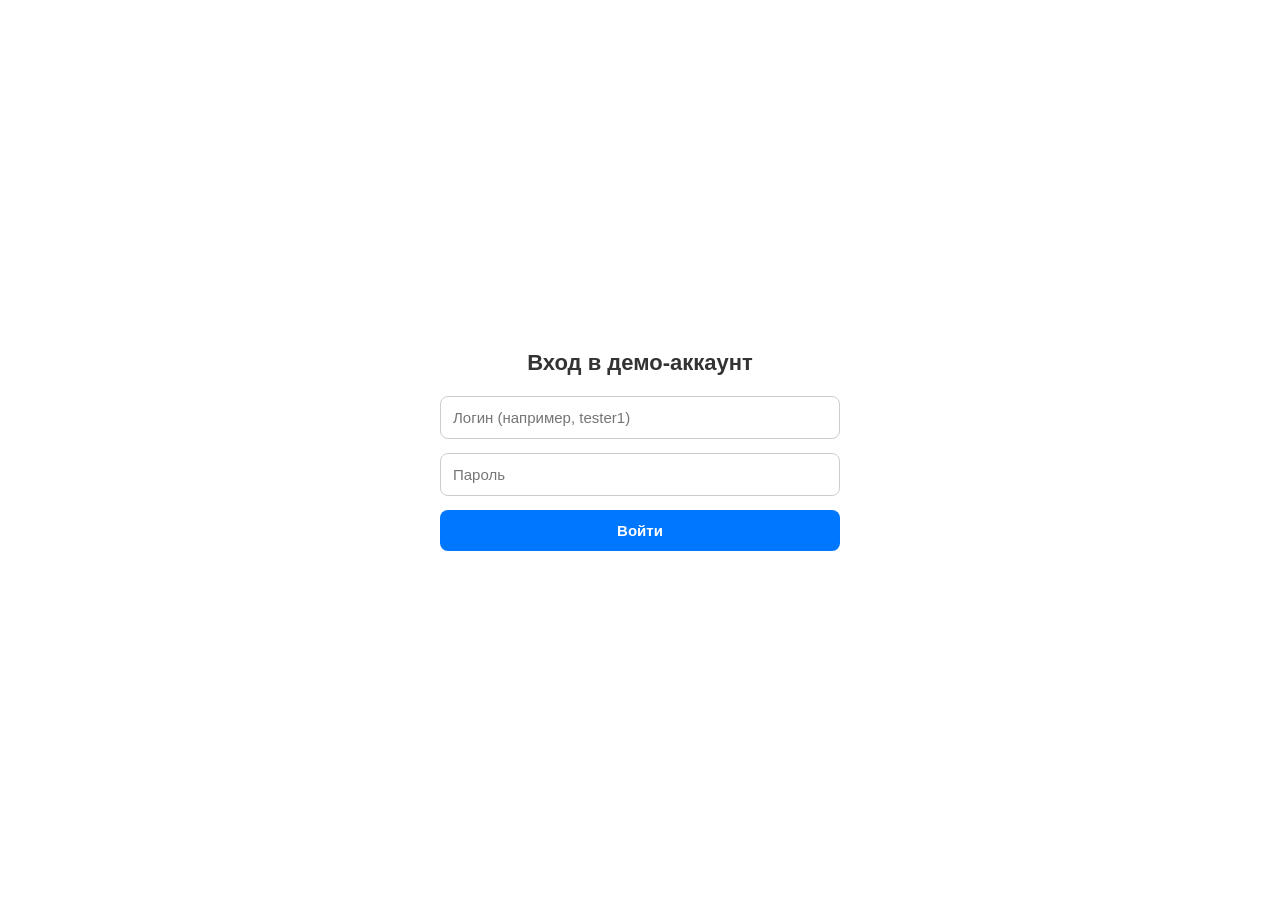
==== index.html @ e2ee5cf3 "Update index.html" ====
<!DOCTYPE html>
<html lang="ru">
<head>
   <meta charset="UTF-8">
   <meta name="viewport" content="width=device-width, initial-scale=1.0, maximum-scale=1.0, user-scalable=no">
   <title>ЭкоСлед Истории — Политех</title>
   
   <!-- Подключаем Яндекс Карты v2.1 -->
   <script src="https://api-maps.yandex.ru/2.1/?lang=ru_RU" type="text/javascript"></script>
   
   <!-- Подключаем наши базы данных из красивой структуры папок -->
   <script src="data/quests.js"></script>
   <script src="data/prizes.js"></script>
   <script src="data/answers.js"></script>

   <style>
       body, html { margin: 0; padding: 0; width: 100%; height: 100%; font-family: -apple-system, BlinkMacSystemFont, "Roboto", sans-serif; background: #f5f5f5; overflow: hidden; }
       #app { display: flex; flex-direction: column; height: 100vh; position: relative; }
       #header { background: #0077ff; color: white; padding: 12px; text-align: center; font-weight: bold; font-size: 16px; box-shadow: 0 2px 4px rgba(0,0,0,0.1); z-index: 10; }
       #main-container { flex: 1; width: 100%; position: relative; display: none; overflow: hidden; }
       .screen { width: 100%; height: calc(100vh - 116px); display: none; overflow-y: auto; box-sizing: border-box; }
       .screen.active { display: block; }
       #map { width: 100%; height: 100%; }
       #login-screen { position: absolute; inset: 0; background: white; z-index: 1000; display: flex; flex-direction: column; justify-content: center; padding: 24px; box-sizing: border-box; }
       .login-box { max-width: 400px; margin: 0 auto; width: 100%; }
       .login-title { font-size: 22px; font-weight: bold; margin-bottom: 20px; text-align: center; color: #333; }
       .input-field { width: 100%; padding: 12px; border: 1px solid #ccc; border-radius: 8px; box-sizing: border-box; margin-bottom: 14px; font-size: 15px; }
       .btn { background: #0077ff; color: white; border: none; padding: 12px 16px; border-radius: 8px; font-weight: bold; cursor: pointer; width: 100%; font-size: 15px; }
       #quest-card { position: absolute; bottom: 20px; left: 16px; right: 16px; background: white; border-radius: 12px; padding: 16px; box-shadow: 0 4px 16px rgba(0,0,0,0.2); z-index: 100; display: none; }
       .card-title { font-size: 18px; font-weight: bold; margin-bottom: 8px; color: #333; }
       .card-text { font-size: 14px; color: #666; margin-bottom: 12px; line-height: 1.4; }
       #score-board { position: absolute; top: 12px; right: 12px; background: rgba(255,255,255,0.95); padding: 8px 16px; border-radius: 20px; font-weight: bold; font-size: 14px; color: #333; box-shadow: 0 2px 6px rgba(0,0,0,0.15); z-index: 90; }
       #user-info { position: absolute; top: 12px; left: 12px; background: rgba(255,255,255,0.95); padding: 8px 16px; border-radius: 20px; font-size: 12px; color: #555; box-shadow: 0 2px 6px rgba(0,0,0,0.15); z-index: 90; }
       .badge { display: inline-block; background: #e1f5fe; color: #0288d1; padding: 4px 8px; border-radius: 4px; font-size: 12px; font-weight: bold; margin-bottom: 8px; }
       .padd-content { padding: 16px; }
       .list-item { background: white; border-radius: 10px; padding: 16px; margin-bottom: 12px; box-shadow: 0 2px 8px rgba(0,0,0,0.05); position: relative; }
       .list-title { font-size: 16px; font-weight: bold; color: #333; margin-bottom: 6px; }
       .list-desc { font-size: 13px; color: #777; line-height: 1.4; }
       .shop-price { color: #0077ff; font-weight: bold; margin-top: 8px; display: block; }
       #tab-bar { height: 60px; background: white; border-top: 1px solid #e5e5e5; display: flex; z-index: 10; }
       .tab-btn { flex: 1; border: none; background: none; display: flex; flex-direction: column; align-items: center; justify-content: center; font-size: 12px; color: #888; cursor: pointer; font-weight: 500; }
       .tab-btn.active { color: #0077ff; }
       .tab-icon { font-size: 20px; margin-bottom: 2px; }
       .scanner-view { width: 100%; height: 150px; background: #000; border-radius: 12px; margin-bottom: 20px; position: relative; display: flex; justify-content: center; align-items: center; color: #fff; overflow: hidden; }
       .scanner-line { position: absolute; width: 100%; height: 2px; background: #ff3366; top: 0; left: 0; animation: scan 2s linear infinite; }
       @keyframes scan { 0% { top: 0; } 50% { top: 100%; } 100% { top: 0; } }
       .step-locked { opacity: 0.5; background: #eaeaea; }
       .step-badge { position: absolute; top: 12px; right: 12px; font-size: 11px; font-weight: bold; padding: 2px 6px; border-radius: 4px; }
   </style>
</head>
<body>

<div id="app">
   <div id="header">ЭкоСлед Истории: Политех</div>

   <!-- ОКНО ВХОДА -->
   <div id="login-screen">
       <div class="login-box">
           <div class="login-title">Вход в демо-аккаунт</div>
           <input type="text" id="username" class="input-field" placeholder="Логин (например, tester1)">
           <input type="password" id="password" class="input-field" placeholder="Пароль">
           <button class="btn" onclick="tryLogin()">Войти</button>
       </div>
   </div>
   
   <!-- ГЛАВНЫЙ ИНТЕРФЕЙС -->
   <div id="main-container">
       <div id="user-info">Игрок: <span id="user-name-val">...</span></div>
       <div id="score-board">Баллы: <span id="score-val">0</span> 🪙</div>

       <!-- ВКЛАДКА 1: КАРТА -->
       <div id="screen-map" class="screen active">
           <div id="map"></div>
           <div id="quest-card">
               <div class="badge">📍 Локация разблокирована через QR</div>
               <div class="card-title" id="q-title">Название</div>
               <div class="card-text" id="q-fact">Fact...</div>
               <div class="card-text" id="q-task">Task...</div>
               <input type="text" id="q-input" class="input-field" placeholder="Введите ваш ответ...">
               <button class="btn" id="q-submit-btn" onclick="checkAnswer()">Проверить ответ</button>
           </div>
       </div>

       <!-- ВКЛАДКА 2: СКАНЕР И МАРШРУТ -->
       <div id="screen-quests" class="screen padd-content">
           <h3>Сканер QR-табличек</h3>
           <div class="scanner-view">
               <div class="scanner-line"></div>
               <span>[ Имитация видоискателя камеры ]</span>
           </div>
           
           <h3>Текущий линейный маршрут:</h3>
           <div id="route-list"></div>
       </div>

       <!-- ВКЛАДКА 3: МАГАЗИН ПРИЗОВ -->
       <div id="screen-shop" class="screen padd-content">
           <h3>Магазин поощрений</h3>
           <div id="shop-list"></div>
       </div>

       <!-- Таб-бар -->
       <div id="tab-bar">
           <button class="tab-btn active" id="tab-map" onclick="switchTab('map')">
               <div class="tab-icon">🗺️</div><div>Карта</div>
           </button>
           <button class="tab-btn" id="tab-quests" onclick="switchTab('quests')">
               <div class="tab-icon">📷</div><div>Сканер QR</div>
           </button>
           <button class="tab-btn" id="tab-shop" onclick="switchTab('shop')">
               <div class="tab-icon">🎁</div><div>Призы</div>
           </button>
       </div>
   </div>
</div>

<script>
   let testUsers = {
       "tester1": { "password": "111", "name": "Алексей (Тест 1)", "score": 0, "completed": [] },
       "tester2": { "password": "222", "name": "Мария (Тест 2)", "score": 100, "completed": [] },
       "tester3": { "password": "333", "name": "Иван (Тест 3)", "score": 250, "completed": [] },
       "tester4": { "password": "444", "name": "Дмитрий (Тест 4)", "score": 0, "completed": [] },
       "tester5": { "password": "555", "name": "Елена (Тест 5)", "score": 500, "completed": [] }
   };

   let currentUser = null, currentPoint = null, myMap, geoObjects = [];

   function tryLogin() {
       const u = document.getElementById('username').value.trim();
       const p = document.getElementById('password').value.trim();

       if (testUsers[u] && testUsers[u].password === p) {
           currentUser = testUsers[u];
           document.getElementById('login-screen').style.display = 'none';
           document.getElementById('main-container').style.display = 'block';
           document.getElementById('user-name-val').innerText = currentUser.name;
           document.getElementById('score-val').innerText = currentUser.score;
           
           renderRouteList();
           renderShopList();
           if (typeof ymaps !== 'undefined') {
               ymaps.ready(initMap);
           }
       } else {
           alert("Неверный логин или пароль!");
       }
   }

   function initMap() {
       myMap = new ymaps.Map("map", { center: [30.3722, 60.0075], zoom: 16, controls: ['zoomControl'] });
       updateMapMarkers();
   }

   function updateMapMarkers() {
       if (!myMap) return;
       geoObjects.forEach(obj => myMap.geoObjects.remove(obj));
       geoObjects = [];

       let currentActiveId = getNextActiveQuestId();

       questPoints.forEach(point => {
           let color = '#cccccc';
           let hint = "Идите по цепочке маршрута";
           
           if (currentUser.completed.includes(point.id)) {
               color = '#00cc66';
               hint = "Пройдено!";
           } else if (point.id === currentActiveId) {
               color = '#0077ff';
               hint = "Сканируйте QR на локации!";
           }

           let placemark = new ymaps.Placemark(point.coords, {
               hintContent: point.title, balloonContent: `<b>\${point.title}</b><br>\${hint}`
           }, {
               preset: 'islands#circleDotIcon', iconColor: color
           });

           geoObjects.push(placemark);
           myMap.geoObjects.add(placemark);
       });
   }

   function getNextActiveQuestId() {
       for (let i = 0; i < questPoints.length; i++) {
           if (!currentUser.completed.includes(questPoints[i].id)) {
               return questPoints[i].id;
           }
       }
       return null;
   }

   function renderRouteList() {
       const container = document.getElementById('route-list');
       container.innerHTML = '';
       let currentActiveId = getNextActiveQuestId();

       questPoints.forEach(point => {
           const div = document.createElement('div');
           div.className = 'list-item';

           let statusText = "🔒 Заблокировано";
           let badgeBg = "#9e9e9e";

           if (currentUser.completed.includes(point.id)) {
               statusText = "✅ Пройдено";
               badgeBg = "#4caf50";
           } else if (point.id === currentActiveId) {
               statusText = "🎯 Активно";
               badgeBg = "#2196f3";
           } else {
               div.classList.add('step-locked');
           }

           div.innerHTML = `
               <span class="step-badge" style="background:\${badgeBg}; color:white">\${statusText}</span>
               <div class="list-title">\${point.title}</div>
               <div class="list-desc">Сканируйте метку: <code>\${point.qrCode}</code> чтобы увидеть вопрос.</div>
           `;

           if (point.id === currentActiveId) {
               const scanBtn = document.createElement('button');
               scanBtn.className = 'btn';
               scanBtn.style.marginTop = '10px';
               scanBtn.innerText = '📸 Симулировать сканирование этой таблички';
               scanBtn.onclick = () => handleQRScanned(point.qrCode);
               div.appendChild(scanBtn);
           }

           container.appendChild(div);
       });
   }

   function handleQRScanned(code) {
       let currentActiveId = getNextActiveQuestId();
       let point = questPoints.find(p => p.qrCode === code);

       if (!point || point.id !== currentActiveId) {
           alert("Этот QR-код сейчас заблокирован линейным маршрутом или неверен!");
           return;
       }

       switchTab('map');
       currentPoint = point;
       document.getElementById('q-title').innerText = point.title;
       document.getElementById('q-fact').innerText = point.fact;
       document.getElementById('q-task').innerHTML = point.task;
       document.getElementById('q-input').value = '';
       document.getElementById('q-submit-btn').disabled = false;
       document.getElementById('quest-card').style.display = 'block';

       if (myMap) myMap.setCenter(point.coords, 17, { transitionDuration: 500 });
   }

   function checkAnswer() {
       const userAns = document.getElementById('q-input').value.trim().toLowerCase();
       if (userAns === correctAnswers[currentPoint.id].toLowerCase()) {
           currentUser.completed.push(currentPoint.id);
           currentUser.score += 100;

           document.getElementById('score-val').innerText = currentUser.score;
           document.getElementById('quest-card').style.display = 'none';

           alert("Правильно! +100 баллов! Локация зафиксирована.");

           updateMapMarkers();
           renderRouteList();
       } else {
           alert("Неверно! Попробуйте еще раз.");
       }
   }

   function renderShopList() {
       const container = document.getElementById('shop-list');
       container.innerHTML = '';
       prizeList.forEach(prize => {
           const div = document.createElement('div');
           div.className = 'list-item';
           div.innerHTML = `
               <div class="list-title">\${prize.title}</div>
               <div class="list-desc">\${prize.desc}</div>
               <span class="shop-price">Цена: \${prize.cost} 🪙</span>
               <button class="btn" style="margin-top:8px; padding:6px;" onclick="buyItem(\&quot;\${prize.cost}\&quot;)">Обменять баллы</button>
           `;
           container.appendChild(div);
       });
   }

   function buyItem(cost) {
       cost = parseInt(cost);
       if (currentUser.score >= cost) {
           currentUser.score -= cost;
           document.getElementById('score-val').innerText = currentUser.score;
           alert("Успешный обмен бонуса!");
       } else {
           alert("Недостаточно баллов!");
       }
   }

   function switchTab(tabName) {
       document.querySelectorAll('.screen').forEach(s => s.classList.remove('active'));
       document.querySelectorAll('.tab-btn').forEach(b => b.classList.remove('active'));
       document.getElementById(`screen-\${tabName}`).classList.add('active');
       document.getElementById(`tab-\${tabName}`).classList.add('active');
       if (tabName === 'map' && myMap) myMap.container.fitToViewport();
   }
</script>
</body>
</html>
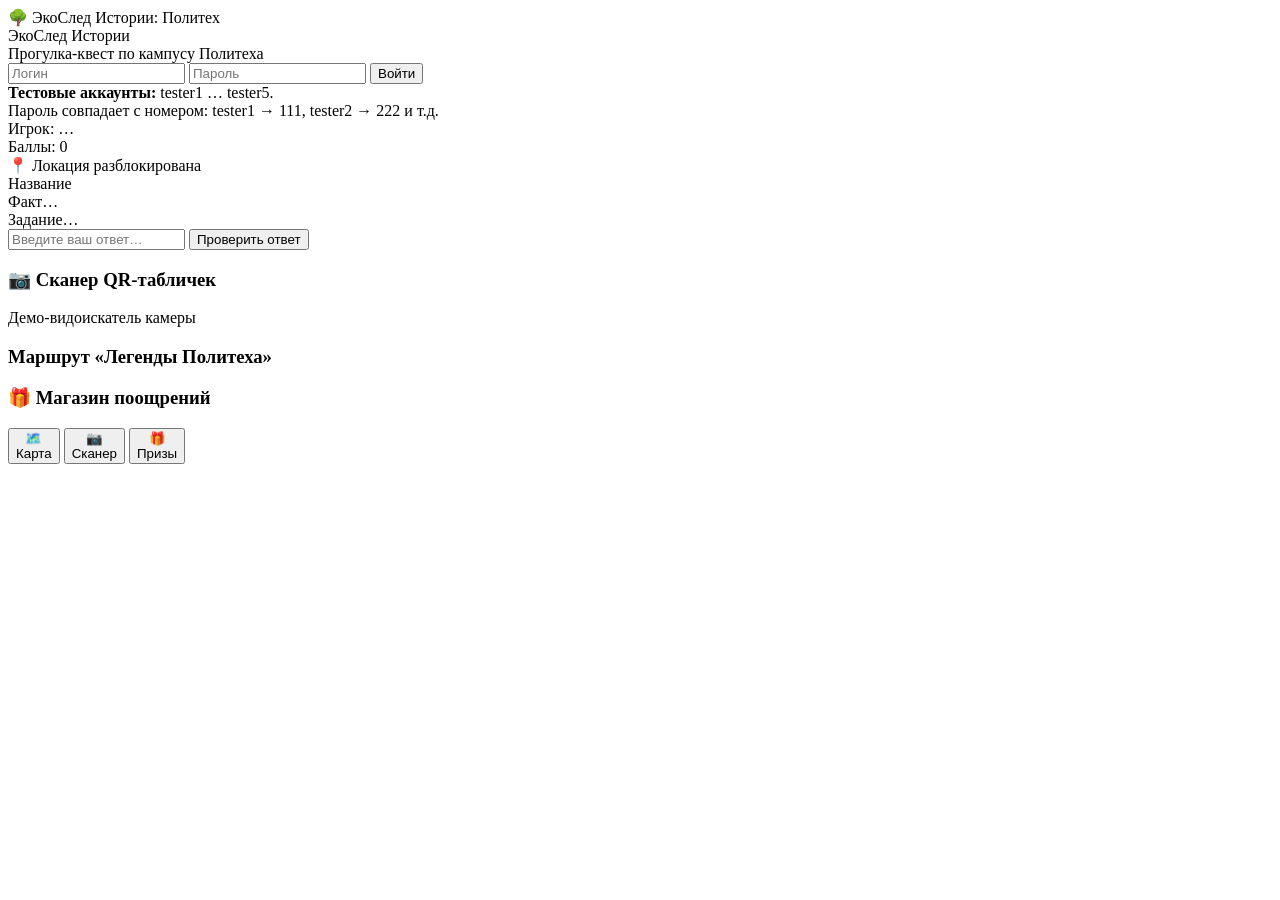
==== commit f4ccd2ac: "Update index.html" ====
--- a/index.html
+++ b/index.html
@@ -1,309 +1,90 @@
 <!DOCTYPE html>
 <html lang="ru">
 <head>
-   <meta charset="UTF-8">
-   <meta name="viewport" content="width=device-width, initial-scale=1.0, maximum-scale=1.0, user-scalable=no">
-   <title>ЭкоСлед Истории — Политех</title>
-   
-   <!-- Подключаем Яндекс Карты v2.1 -->
-   <script src="https://api-maps.yandex.ru/2.1/?lang=ru_RU" type="text/javascript"></script>
-   
-   <!-- Подключаем наши базы данных из красивой структуры папок -->
-   <script src="data/quests.js"></script>
-   <script src="data/prizes.js"></script>
-   <script src="data/answers.js"></script>
+<meta charset="UTF-8">
+<meta name="viewport" content="width=device-width, initial-scale=1.0">
+<title>ЭкоСлед Истории — Политех</title>
+<script src="https://api-maps.yandex.ru/2.1/?lang=ru_RU" type="text/javascript"></script>
 
-   <style>
-       body, html { margin: 0; padding: 0; width: 100%; height: 100%; font-family: -apple-system, BlinkMacSystemFont, "Roboto", sans-serif; background: #f5f5f5; overflow: hidden; }
-       #app { display: flex; flex-direction: column; height: 100vh; position: relative; }
-       #header { background: #0077ff; color: white; padding: 12px; text-align: center; font-weight: bold; font-size: 16px; box-shadow: 0 2px 4px rgba(0,0,0,0.1); z-index: 10; }
-       #main-container { flex: 1; width: 100%; position: relative; display: none; overflow: hidden; }
-       .screen { width: 100%; height: calc(100vh - 116px); display: none; overflow-y: auto; box-sizing: border-box; }
-       .screen.active { display: block; }
-       #map { width: 100%; height: 100%; }
-       #login-screen { position: absolute; inset: 0; background: white; z-index: 1000; display: flex; flex-direction: column; justify-content: center; padding: 24px; box-sizing: border-box; }
-       .login-box { max-width: 400px; margin: 0 auto; width: 100%; }
-       .login-title { font-size: 22px; font-weight: bold; margin-bottom: 20px; text-align: center; color: #333; }
-       .input-field { width: 100%; padding: 12px; border: 1px solid #ccc; border-radius: 8px; box-sizing: border-box; margin-bottom: 14px; font-size: 15px; }
-       .btn { background: #0077ff; color: white; border: none; padding: 12px 16px; border-radius: 8px; font-weight: bold; cursor: pointer; width: 100%; font-size: 15px; }
-       #quest-card { position: absolute; bottom: 20px; left: 16px; right: 16px; background: white; border-radius: 12px; padding: 16px; box-shadow: 0 4px 16px rgba(0,0,0,0.2); z-index: 100; display: none; }
-       .card-title { font-size: 18px; font-weight: bold; margin-bottom: 8px; color: #333; }
-       .card-text { font-size: 14px; color: #666; margin-bottom: 12px; line-height: 1.4; }
-       #score-board { position: absolute; top: 12px; right: 12px; background: rgba(255,255,255,0.95); padding: 8px 16px; border-radius: 20px; font-weight: bold; font-size: 14px; color: #333; box-shadow: 0 2px 6px rgba(0,0,0,0.15); z-index: 90; }
-       #user-info { position: absolute; top: 12px; left: 12px; background: rgba(255,255,255,0.95); padding: 8px 16px; border-radius: 20px; font-size: 12px; color: #555; box-shadow: 0 2px 6px rgba(0,0,0,0.15); z-index: 90; }
-       .badge { display: inline-block; background: #e1f5fe; color: #0288d1; padding: 4px 8px; border-radius: 4px; font-size: 12px; font-weight: bold; margin-bottom: 8px; }
-       .padd-content { padding: 16px; }
-       .list-item { background: white; border-radius: 10px; padding: 16px; margin-bottom: 12px; box-shadow: 0 2px 8px rgba(0,0,0,0.05); position: relative; }
-       .list-title { font-size: 16px; font-weight: bold; color: #333; margin-bottom: 6px; }
-       .list-desc { font-size: 13px; color: #777; line-height: 1.4; }
-       .shop-price { color: #0077ff; font-weight: bold; margin-top: 8px; display: block; }
-       #tab-bar { height: 60px; background: white; border-top: 1px solid #e5e5e5; display: flex; z-index: 10; }
-       .tab-btn { flex: 1; border: none; background: none; display: flex; flex-direction: column; align-items: center; justify-content: center; font-size: 12px; color: #888; cursor: pointer; font-weight: 500; }
-       .tab-btn.active { color: #0077ff; }
-       .tab-icon { font-size: 20px; margin-bottom: 2px; }
-       .scanner-view { width: 100%; height: 150px; background: #000; border-radius: 12px; margin-bottom: 20px; position: relative; display: flex; justify-content: center; align-items: center; color: #fff; overflow: hidden; }
-       .scanner-line { position: absolute; width: 100%; height: 2px; background: #ff3366; top: 0; left: 0; animation: scan 2s linear infinite; }
-       @keyframes scan { 0% { top: 0; } 50% { top: 100%; } 100% { top: 0; } }
-       .step-locked { opacity: 0.5; background: #eaeaea; }
-       .step-badge { position: absolute; top: 12px; right: 12px; font-size: 11px; font-weight: bold; padding: 2px 6px; border-radius: 4px; }
-   </style>
+<!-- 1) Стили -->
+<link rel="stylesheet" href="css/style.css">
+
+<!-- 2) Данные (порядок внутри не важен, но должны идти раньше логики) -->
+<script src="data/users.js"></script>
+<script src="data/quests.js"></script>
+<script src="data/answers.js"></script>
+<script src="data/prizes.js"></script>
+
+<!-- 3) Логика (строго после данных) -->
+<script src="js/state.js"></script>
+<script src="js/auth.js"></script>
+<script src="js/map.js"></script>
+<script src="js/route.js"></script>
+<script src="js/shop.js"></script>
+<script src="js/main.js"></script>
 </head>
 <body>
+<div id="app">
+  <div id="header">🌳 ЭкоСлед Истории: Политех</div>
 
-<div id="app">
-   <div id="header">ЭкоСлед Истории: Политех</div>
+  <div id="login-screen">
+    <div class="login-box">
+      <div class="login-title">ЭкоСлед Истории</div>
+      <div class="login-sub">Прогулка-квест по кампусу Политеха</div>
+      <input type="text" id="username" class="input-field" placeholder="Логин" autocomplete="off">
+      <input type="password" id="password" class="input-field" placeholder="Пароль">
+      <button class="btn" onclick="tryLogin()">Войти</button>
+      <div class="login-hint">
+        <b>Тестовые аккаунты:</b> tester1 … tester5.<br>
+        Пароль совпадает с номером: tester1 → 111, tester2 → 222 и т.д.
+      </div>
+    </div>
+  </div>
 
-   <!-- ОКНО ВХОДА -->
-   <div id="login-screen">
-       <div class="login-box">
-           <div class="login-title">Вход в демо-аккаунт</div>
-           <input type="text" id="username" class="input-field" placeholder="Логин (например, tester1)">
-           <input type="password" id="password" class="input-field" placeholder="Пароль">
-           <button class="btn" onclick="tryLogin()">Войти</button>
-       </div>
-   </div>
-   
-   <!-- ГЛАВНЫЙ ИНТЕРФЕЙС -->
-   <div id="main-container">
-       <div id="user-info">Игрок: <span id="user-name-val">...</span></div>
-       <div id="score-board">Баллы: <span id="score-val">0</span> 🪙</div>
+  <div id="main-container">
+    <div id="user-info">Игрок: <span id="user-name-val">…</span></div>
+    <div id="score-board">Баллы: <span id="score-val">0</span></div>
 
-       <!-- ВКЛАДКА 1: КАРТА -->
-       <div id="screen-map" class="screen active">
-           <div id="map"></div>
-           <div id="quest-card">
-               <div class="badge">📍 Локация разблокирована через QR</div>
-               <div class="card-title" id="q-title">Название</div>
-               <div class="card-text" id="q-fact">Fact...</div>
-               <div class="card-text" id="q-task">Task...</div>
-               <input type="text" id="q-input" class="input-field" placeholder="Введите ваш ответ...">
-               <button class="btn" id="q-submit-btn" onclick="checkAnswer()">Проверить ответ</button>
-           </div>
-       </div>
+    <div id="screen-map" class="screen active">
+      <div id="map"></div>
+      <div id="quest-card">
+        <div class="badge">📍 Локация разблокирована</div>
+        <div class="card-title" id="q-title">Название</div>
+        <div class="card-text card-fact" id="q-fact">Факт…</div>
+        <div class="card-text" id="q-task">Задание…</div>
+        <input type="text" id="q-input" class="input-field" placeholder="Введите ваш ответ…">
+        <button class="btn" id="q-submit-btn" onclick="checkAnswer()">Проверить ответ</button>
+      </div>
+    </div>
 
-       <!-- ВКЛАДКА 2: СКАНЕР И МАРШРУТ -->
-       <div id="screen-quests" class="screen padd-content">
-           <h3>Сканер QR-табличек</h3>
-           <div class="scanner-view">
-               <div class="scanner-line"></div>
-               <span>[ Имитация видоискателя камеры ]</span>
-           </div>
-           
-           <h3>Текущий линейный маршрут:</h3>
-           <div id="route-list"></div>
-       </div>
+    <div id="screen-quests" class="screen padd-content">
+      <h3>📷 Сканер QR-табличек</h3>
+      <div class="scanner-view">
+        <div class="scanner-line"></div>
+        <span>Демо-видоискатель камеры</span>
+      </div>
+      <h3>Маршрут «Легенды Политеха»</h3>
+      <div id="route-list"></div>
+    </div>
 
-       <!-- ВКЛАДКА 3: МАГАЗИН ПРИЗОВ -->
-       <div id="screen-shop" class="screen padd-content">
-           <h3>Магазин поощрений</h3>
-           <div id="shop-list"></div>
-       </div>
+    <div id="screen-shop" class="screen padd-content">
+      <h3>🎁 Магазин поощрений</h3>
+      <div id="shop-list"></div>
+    </div>
 
-       <!-- Таб-бар -->
-       <div id="tab-bar">
-           <button class="tab-btn active" id="tab-map" onclick="switchTab('map')">
-               <div class="tab-icon">🗺️</div><div>Карта</div>
-           </button>
-           <button class="tab-btn" id="tab-quests" onclick="switchTab('quests')">
-               <div class="tab-icon">📷</div><div>Сканер QR</div>
-           </button>
-           <button class="tab-btn" id="tab-shop" onclick="switchTab('shop')">
-               <div class="tab-icon">🎁</div><div>Призы</div>
-           </button>
-       </div>
-   </div>
+    <div id="tab-bar">
+      <button class="tab-btn active" id="tab-map" onclick="switchTab('map')">
+        <div class="tab-icon">🗺️</div><div>Карта</div>
+      </button>
+      <button class="tab-btn" id="tab-quests" onclick="switchTab('quests')">
+        <div class="tab-icon">📷</div><div>Сканер</div>
+      </button>
+      <button class="tab-btn" id="tab-shop" onclick="switchTab('shop')">
+        <div class="tab-icon">🎁</div><div>Призы</div>
+      </button>
+    </div>
+  </div>
 </div>
-
-<script>
-   let testUsers = {
-       "tester1": { "password": "111", "name": "Алексей (Тест 1)", "score": 0, "completed": [] },
-       "tester2": { "password": "222", "name": "Мария (Тест 2)", "score": 100, "completed": [] },
-       "tester3": { "password": "333", "name": "Иван (Тест 3)", "score": 250, "completed": [] },
-       "tester4": { "password": "444", "name": "Дмитрий (Тест 4)", "score": 0, "completed": [] },
-       "tester5": { "password": "555", "name": "Елена (Тест 5)", "score": 500, "completed": [] }
-   };
-
-   let currentUser = null, currentPoint = null, myMap, geoObjects = [];
-
-   function tryLogin() {
-       const u = document.getElementById('username').value.trim();
-       const p = document.getElementById('password').value.trim();
-
-       if (testUsers[u] && testUsers[u].password === p) {
-           currentUser = testUsers[u];
-           document.getElementById('login-screen').style.display = 'none';
-           document.getElementById('main-container').style.display = 'block';
-           document.getElementById('user-name-val').innerText = currentUser.name;
-           document.getElementById('score-val').innerText = currentUser.score;
-           
-           renderRouteList();
-           renderShopList();
-           if (typeof ymaps !== 'undefined') {
-               ymaps.ready(initMap);
-           }
-       } else {
-           alert("Неверный логин или пароль!");
-       }
-   }
-
-   function initMap() {
-       myMap = new ymaps.Map("map", { center: [30.3722, 60.0075], zoom: 16, controls: ['zoomControl'] });
-       updateMapMarkers();
-   }
-
-   function updateMapMarkers() {
-       if (!myMap) return;
-       geoObjects.forEach(obj => myMap.geoObjects.remove(obj));
-       geoObjects = [];
-
-       let currentActiveId = getNextActiveQuestId();
-
-       questPoints.forEach(point => {
-           let color = '#cccccc';
-           let hint = "Идите по цепочке маршрута";
-           
-           if (currentUser.completed.includes(point.id)) {
-               color = '#00cc66';
-               hint = "Пройдено!";
-           } else if (point.id === currentActiveId) {
-               color = '#0077ff';
-               hint = "Сканируйте QR на локации!";
-           }
-
-           let placemark = new ymaps.Placemark(point.coords, {
-               hintContent: point.title, balloonContent: `<b>\${point.title}</b><br>\${hint}`
-           }, {
-               preset: 'islands#circleDotIcon', iconColor: color
-           });
-
-           geoObjects.push(placemark);
-           myMap.geoObjects.add(placemark);
-       });
-   }
-
-   function getNextActiveQuestId() {
-       for (let i = 0; i < questPoints.length; i++) {
-           if (!currentUser.completed.includes(questPoints[i].id)) {
-               return questPoints[i].id;
-           }
-       }
-       return null;
-   }
-
-   function renderRouteList() {
-       const container = document.getElementById('route-list');
-       container.innerHTML = '';
-       let currentActiveId = getNextActiveQuestId();
-
-       questPoints.forEach(point => {
-           const div = document.createElement('div');
-           div.className = 'list-item';
-
-           let statusText = "🔒 Заблокировано";
-           let badgeBg = "#9e9e9e";
-
-           if (currentUser.completed.includes(point.id)) {
-               statusText = "✅ Пройдено";
-               badgeBg = "#4caf50";
-           } else if (point.id === currentActiveId) {
-               statusText = "🎯 Активно";
-               badgeBg = "#2196f3";
-           } else {
-               div.classList.add('step-locked');
-           }
-
-           div.innerHTML = `
-               <span class="step-badge" style="background:\${badgeBg}; color:white">\${statusText}</span>
-               <div class="list-title">\${point.title}</div>
-               <div class="list-desc">Сканируйте метку: <code>\${point.qrCode}</code> чтобы увидеть вопрос.</div>
-           `;
-
-           if (point.id === currentActiveId) {
-               const scanBtn = document.createElement('button');
-               scanBtn.className = 'btn';
-               scanBtn.style.marginTop = '10px';
-               scanBtn.innerText = '📸 Симулировать сканирование этой таблички';
-               scanBtn.onclick = () => handleQRScanned(point.qrCode);
-               div.appendChild(scanBtn);
-           }
-
-           container.appendChild(div);
-       });
-   }
-
-   function handleQRScanned(code) {
-       let currentActiveId = getNextActiveQuestId();
-       let point = questPoints.find(p => p.qrCode === code);
-
-       if (!point || point.id !== currentActiveId) {
-           alert("Этот QR-код сейчас заблокирован линейным маршрутом или неверен!");
-           return;
-       }
-
-       switchTab('map');
-       currentPoint = point;
-       document.getElementById('q-title').innerText = point.title;
-       document.getElementById('q-fact').innerText = point.fact;
-       document.getElementById('q-task').innerHTML = point.task;
-       document.getElementById('q-input').value = '';
-       document.getElementById('q-submit-btn').disabled = false;
-       document.getElementById('quest-card').style.display = 'block';
-
-       if (myMap) myMap.setCenter(point.coords, 17, { transitionDuration: 500 });
-   }
-
-   function checkAnswer() {
-       const userAns = document.getElementById('q-input').value.trim().toLowerCase();
-       if (userAns === correctAnswers[currentPoint.id].toLowerCase()) {
-           currentUser.completed.push(currentPoint.id);
-           currentUser.score += 100;
-
-           document.getElementById('score-val').innerText = currentUser.score;
-           document.getElementById('quest-card').style.display = 'none';
-
-           alert("Правильно! +100 баллов! Локация зафиксирована.");
-
-           updateMapMarkers();
-           renderRouteList();
-       } else {
-           alert("Неверно! Попробуйте еще раз.");
-       }
-   }
-
-   function renderShopList() {
-       const container = document.getElementById('shop-list');
-       container.innerHTML = '';
-       prizeList.forEach(prize => {
-           const div = document.createElement('div');
-           div.className = 'list-item';
-           div.innerHTML = `
-               <div class="list-title">\${prize.title}</div>
-               <div class="list-desc">\${prize.desc}</div>
-               <span class="shop-price">Цена: \${prize.cost} 🪙</span>
-               <button class="btn" style="margin-top:8px; padding:6px;" onclick="buyItem(\&quot;\${prize.cost}\&quot;)">Обменять баллы</button>
-           `;
-           container.appendChild(div);
-       });
-   }
-
-   function buyItem(cost) {
-       cost = parseInt(cost);
-       if (currentUser.score >= cost) {
-           currentUser.score -= cost;
-           document.getElementById('score-val').innerText = currentUser.score;
-           alert("Успешный обмен бонуса!");
-       } else {
-           alert("Недостаточно баллов!");
-       }
-   }
-
-   function switchTab(tabName) {
-       document.querySelectorAll('.screen').forEach(s => s.classList.remove('active'));
-       document.querySelectorAll('.tab-btn').forEach(b => b.classList.remove('active'));
-       document.getElementById(`screen-\${tabName}`).classList.add('active');
-       document.getElementById(`tab-\${tabName}`).classList.add('active');
-       if (tabName === 'map' && myMap) myMap.container.fitToViewport();
-   }
-</script>
+<div id="toast"></div>
 </body>
 </html>
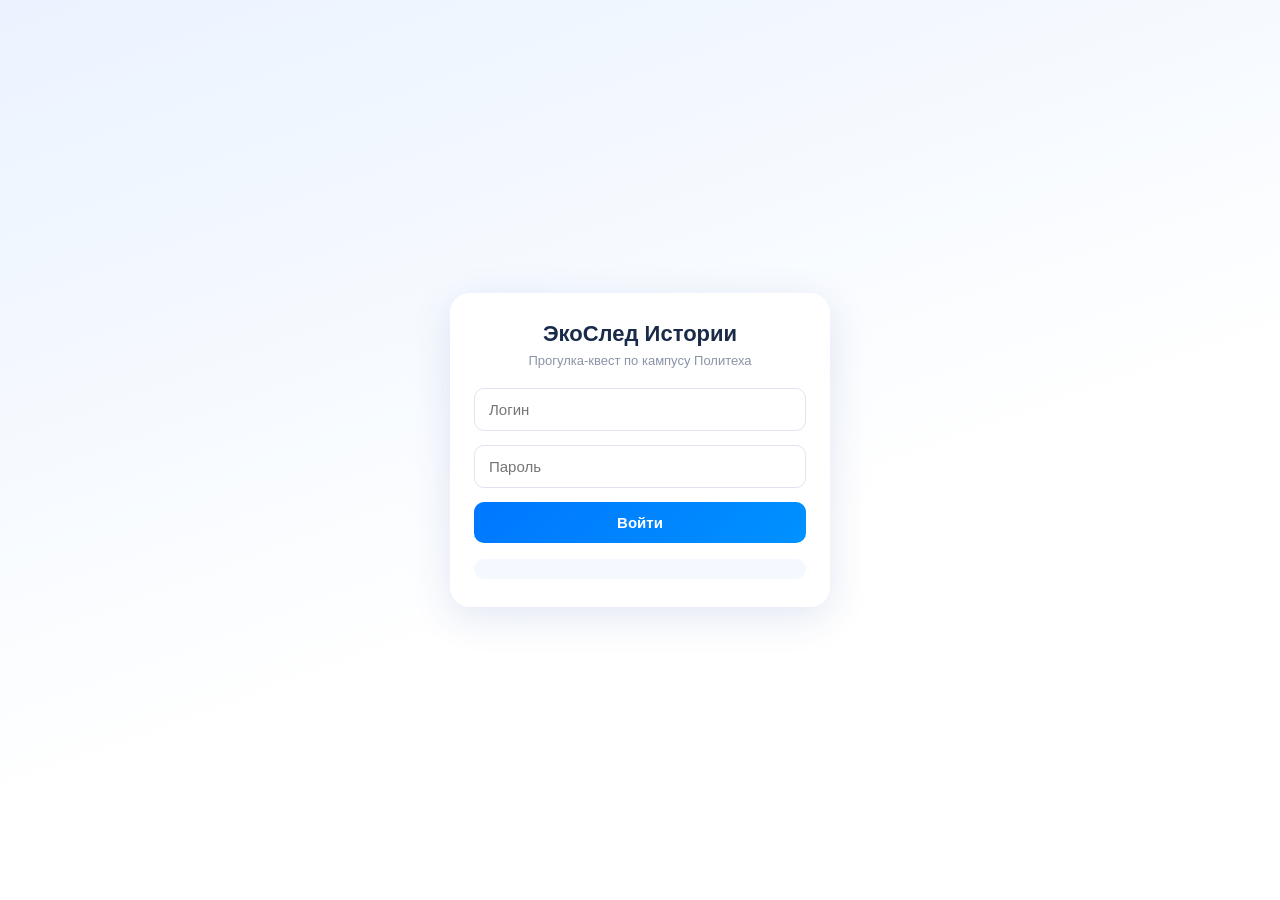
==== commit a8bafeb2: "Update index.html" ====
--- a/index.html
+++ b/index.html
@@ -35,8 +35,6 @@
       <input type="password" id="password" class="input-field" placeholder="Пароль">
       <button class="btn" onclick="tryLogin()">Войти</button>
       <div class="login-hint">
-        <b>Тестовые аккаунты:</b> tester1 … tester5.<br>
-        Пароль совпадает с номером: tester1 → 111, tester2 → 222 и т.д.
       </div>
     </div>
   </div>
--- a/css/style.css
+++ b/css/style.css
@@ -0,0 +1,93 @@
+* { box-sizing: border-box; }
+body, html { margin: 0; padding: 0; width: 100%; height: 100%;
+  font-family: -apple-system, BlinkMacSystemFont, "Roboto", "Segoe UI", sans-serif;
+  background: #f2f4f8; overflow: hidden; }
+
+#app { display: flex; flex-direction: column; height: 100vh; position: relative; }
+
+#header {
+  background: linear-gradient(135deg, #0077ff, #00a86b);
+  color: white; padding: 14px; text-align: center;
+  font-weight: bold; font-size: 17px; letter-spacing: .3px;
+  box-shadow: 0 2px 8px rgba(0,0,0,.12); z-index: 10;
+}
+
+#main-container { flex: 1; width: 100%; position: relative; display: none; overflow: hidden; }
+
+.screen { width: 100%; height: calc(100vh - 120px); display: none;
+  overflow-y: auto; -webkit-overflow-scrolling: touch; }
+.screen.active { display: block; }
+.padd-content { padding: 16px; }
+.padd-content h3 { color: #333; margin: 18px 0 10px; }
+
+#map { width: 100%; height: 100%; }
+
+#login-screen { position: absolute; inset: 0; z-index: 1000;
+  background: linear-gradient(160deg, #eaf3ff 0%, #ffffff 60%);
+  display: flex; flex-direction: column; justify-content: center; padding: 24px; }
+.login-box { max-width: 380px; margin: 0 auto; width: 100%;
+  background: white; border-radius: 20px; padding: 28px 24px;
+  box-shadow: 0 10px 40px rgba(0,60,150,.12); }
+.login-title { font-size: 22px; font-weight: bold; margin-bottom: 6px; text-align: center; color: #1a2b4a; }
+.login-sub { font-size: 13px; color: #8a94a6; text-align: center; margin-bottom: 20px; }
+.input-field { width: 100%; padding: 12px 14px; border: 1px solid #dfe4ee;
+  border-radius: 10px; margin-bottom: 14px; font-size: 15px; outline: none;
+  transition: border-color .2s; }
+.input-field:focus { border-color: #0077ff; }
+.btn { background: linear-gradient(135deg, #0077ff, #0091ff); color: white;
+  border: none; padding: 12px 16px; border-radius: 10px; font-weight: 600;
+  cursor: pointer; width: 100%; font-size: 15px; transition: opacity .2s, transform .1s; }
+.btn:active { transform: scale(.98); }
+.btn:disabled { opacity: .6; cursor: default; }
+.login-hint { margin-top: 16px; font-size: 12px; color: #9aa3b2;
+  background: #f5f8ff; border-radius: 10px; padding: 10px 12px; line-height: 1.5; }
+
+#user-info { position: absolute; top: 12px; left: 12px; background: rgba(255,255,255,.95);
+  padding: 8px 14px; border-radius: 20px; font-size: 12px; color: #445;
+  box-shadow: 0 2px 8px rgba(0,0,0,.12); z-index: 90; }
+#score-board { position: absolute; top: 12px; right: 12px; background: rgba(255,255,255,.95);
+  padding: 8px 14px; border-radius: 20px; font-weight: bold; font-size: 14px; color: #1a2b4a;
+  box-shadow: 0 2px 8px rgba(0,0,0,.12); z-index: 90; }
+
+#quest-card { position: absolute; bottom: 16px; left: 14px; right: 14px;
+  background: white; border-radius: 16px; padding: 16px;
+  box-shadow: 0 8px 30px rgba(0,0,0,.22); z-index: 100; display: none;
+  max-height: 70%; overflow-y: auto; }
+.badge { display: inline-block; background: #e1f5fe; color: #0288d1;
+  padding: 4px 10px; border-radius: 6px; font-size: 12px; font-weight: 600; margin-bottom: 8px; }
+.card-title { font-size: 18px; font-weight: bold; margin-bottom: 8px; color: #1a2b4a; }
+.card-text { font-size: 14px; color: #5a6474; margin-bottom: 10px; line-height: 1.5; }
+.card-fact { background: #f4f9f4; border-left: 3px solid #00a86b; padding: 8px 10px; border-radius: 6px; }
+
+.list-item { background: white; border-radius: 14px; padding: 16px; margin-bottom: 12px;
+  box-shadow: 0 2px 10px rgba(20,40,90,.06); position: relative; }
+.list-title { font-size: 16px; font-weight: bold; color: #1a2b4a; margin-bottom: 6px; }
+.list-desc { font-size: 13px; color: #7a8494; line-height: 1.45; }
+.shop-price { color: #0077ff; font-weight: bold; margin-top: 8px; display: block; }
+
+#tab-bar { height: 60px; background: white; border-top: 1px solid #e8ebf2;
+  display: flex; z-index: 10; }
+.tab-btn { flex: 1; border: none; background: none; display: flex; flex-direction: column;
+  align-items: center; justify-content: center; font-size: 12px; color: #98a0ae;
+  cursor: pointer; font-weight: 500; gap: 3px; }
+.tab-btn.active { color: #0077ff; }
+.tab-icon { font-size: 20px; line-height: 1; }
+
+.scanner-view { width: 100%; height: 150px; background: #10141c; border-radius: 14px;
+  margin-bottom: 20px; position: relative; display: flex; justify-content: center;
+  align-items: center; color: #8fa0b8; overflow: hidden; }
+.scanner-line { position: absolute; width: 100%; height: 2px; background: #ff3366;
+  top: 0; left: 0; animation: scan 2s linear infinite; box-shadow: 0 0 8px #ff3366; }
+@keyframes scan { 0% { top: 0; } 50% { top: 100%; } 100% { top: 0; } }
+
+.step-locked { opacity: .55; }
+.step-badge { position: absolute; top: 14px; right: 14px; font-size: 11px;
+  font-weight: bold; padding: 3px 8px; border-radius: 6px; color: white; }
+.list-item .btn { width: auto; margin-top: 10px; }
+
+#toast { position: fixed; bottom: 84px; left: 50%; transform: translateX(-50%) translateY(20px);
+  background: #22304a; color: white; padding: 12px 18px; border-radius: 12px;
+  font-size: 14px; opacity: 0; pointer-events: none; transition: all .3s; z-index: 2000;
+  max-width: 85%; text-align: center; box-shadow: 0 6px 20px rgba(0,0,0,.3); }
+#toast.show { opacity: 1; transform: translateX(-50%) translateY(0); }
+#toast.success { background: #00a86b; }
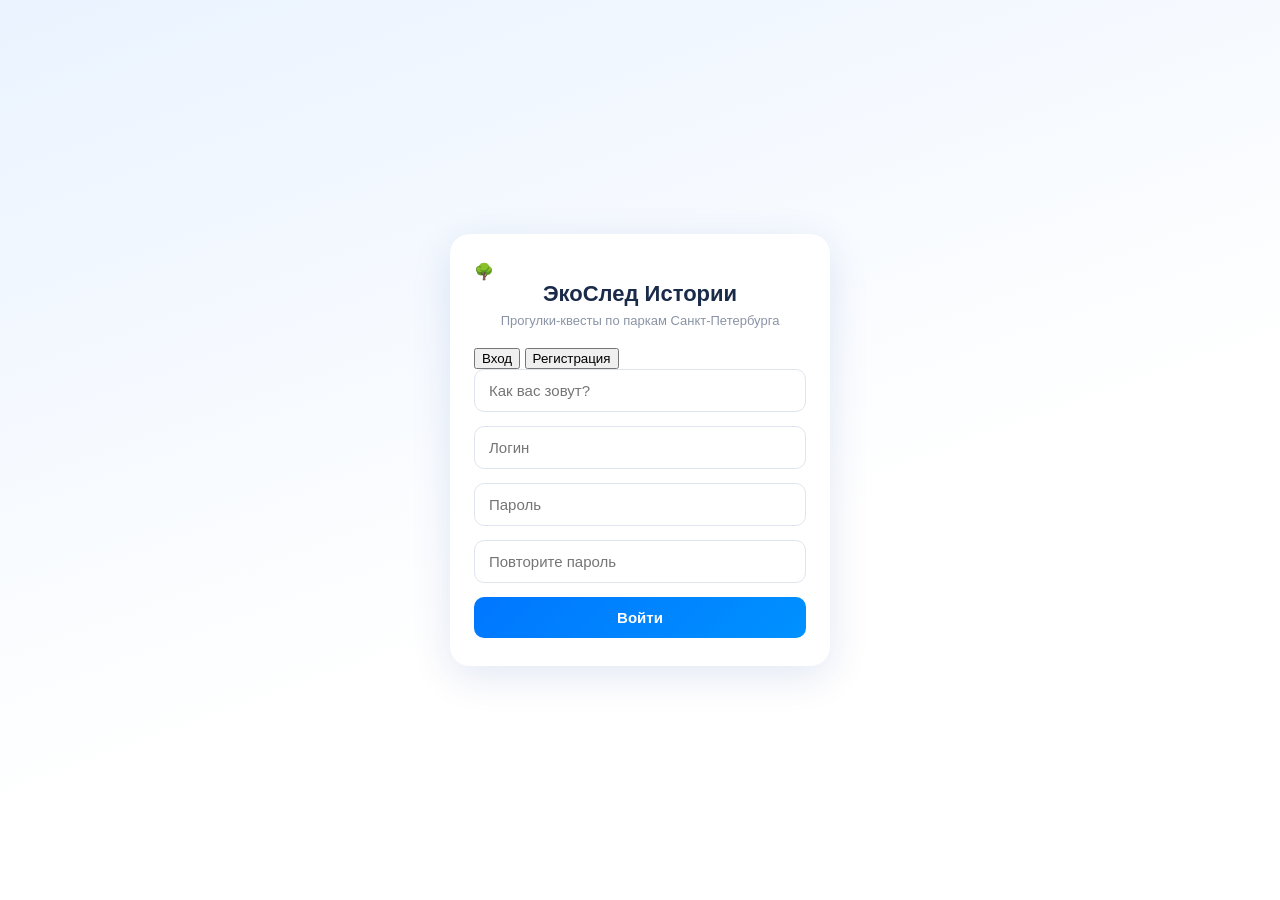
==== commit 9d6bb01a: "Update index.html" ====
--- a/index.html
+++ b/index.html
@@ -3,47 +3,61 @@
 <head>
 <meta charset="UTF-8">
 <meta name="viewport" content="width=device-width, initial-scale=1.0">
-<title>ЭкоСлед Истории — Политех</title>
+<title>ЭкоСлед Истории</title>
 <script src="https://api-maps.yandex.ru/2.1/?lang=ru_RU" type="text/javascript"></script>
-
-<!-- 1) Стили -->
 <link rel="stylesheet" href="css/style.css">
-
-<!-- 2) Данные (порядок внутри не важен, но должны идти раньше логики) -->
 <script src="data/users.js"></script>
-<script src="data/quests.js"></script>
+<script src="data/routes.js"></script>
 <script src="data/answers.js"></script>
 <script src="data/prizes.js"></script>
-
-<!-- 3) Логика (строго после данных) -->
 <script src="js/state.js"></script>
 <script src="js/auth.js"></script>
+<script src="js/routes.js"></script>
 <script src="js/map.js"></script>
-<script src="js/route.js"></script>
+<script src="js/quest.js"></script>
 <script src="js/shop.js"></script>
 <script src="js/main.js"></script>
 </head>
 <body>
 <div id="app">
-  <div id="header">🌳 ЭкоСлед Истории: Политех</div>
+  <div id="header"><span id="header-title">🌳 ЭкоСлед Истории</span></div>
 
-  <div id="login-screen">
+  <!-- ЭКРАН ВХОДА / РЕГИСТРАЦИИ -->
+  <div id="login-screen" class="overlay">
     <div class="login-box">
+      <div class="login-logo">🌳</div>
       <div class="login-title">ЭкоСлед Истории</div>
-      <div class="login-sub">Прогулка-квест по кампусу Политеха</div>
-      <input type="text" id="username" class="input-field" placeholder="Логин" autocomplete="off">
-      <input type="password" id="password" class="input-field" placeholder="Пароль">
-      <button class="btn" onclick="tryLogin()">Войти</button>
-      <div class="login-hint">
+      <div class="login-sub">Прогулки-квесты по паркам Санкт-Петербурга</div>
+
+      <div id="auth-tabs">
+        <button id="lt-login" class="mini-tab active" onclick="showAuthMode('login')">Вход</button>
+        <button id="lt-reg" class="mini-tab" onclick="showAuthMode('reg')">Регистрация</button>
       </div>
+
+      <input id="reg-name" class="input-field reg-field hidden" placeholder="Как вас зовут?">
+      <input id="username" class="input-field" placeholder="Логин" autocomplete="off">
+      <input id="password" class="input-field" type="password" placeholder="Пароль">
+      <input id="reg-password2" class="input-field reg-field hidden" type="password" placeholder="Повторите пароль">
+      <button class="btn" id="auth-btn" onclick="tryLogin()">Войти</button>
     </div>
   </div>
 
+  <!-- ЭКРАН ВЫБОРА МАРШРУТА -->
+  <div id="route-select" class="overlay hidden">
+    <div class="route-picker">
+      <div class="login-title">Выберите маршрут</div>
+      <div class="login-sub">Парк, по которому пойдёте на прогулку-квест</div>
+      <div id="route-cards"></div>
+    </div>
+  </div>
+
+  <!-- ОСНОВНОЙ ИНТЕРФЕЙС -->
   <div id="main-container">
-    <div id="user-info">Игрок: <span id="user-name-val">…</span></div>
-    <div id="score-board">Баллы: <span id="score-val">0</span></div>
 
+    <!-- ВКЛАДКА 1: КАРТА -->
     <div id="screen-map" class="screen active">
+      <div id="user-info">👤 <span id="user-name-val">…</span></div>
+      <div id="score-board">⭐ <span id="score-val">0</span></div>
       <div id="map"></div>
       <div id="quest-card">
         <div class="badge">📍 Локация разблокирована</div>
@@ -55,16 +69,22 @@
       </div>
     </div>
 
+    <!-- ВКЛАДКА 2: СКАНЕР И МАРШРУТ -->
     <div id="screen-quests" class="screen padd-content">
+      <div id="route-banner">
+        <span>Маршрут: <b id="rb-name"></b></span>
+        <button class="link-btn" onclick="showRouteSelect()">Сменить</button>
+      </div>
       <h3>📷 Сканер QR-табличек</h3>
       <div class="scanner-view">
         <div class="scanner-line"></div>
         <span>Демо-видоискатель камеры</span>
       </div>
-      <h3>Маршрут «Легенды Политеха»</h3>
+      <h3>Точки маршрута</h3>
       <div id="route-list"></div>
     </div>
 
+    <!-- ВКЛАДКА 3: МАГАЗИН -->
     <div id="screen-shop" class="screen padd-content">
       <h3>🎁 Магазин поощрений</h3>
       <div id="shop-list"></div>
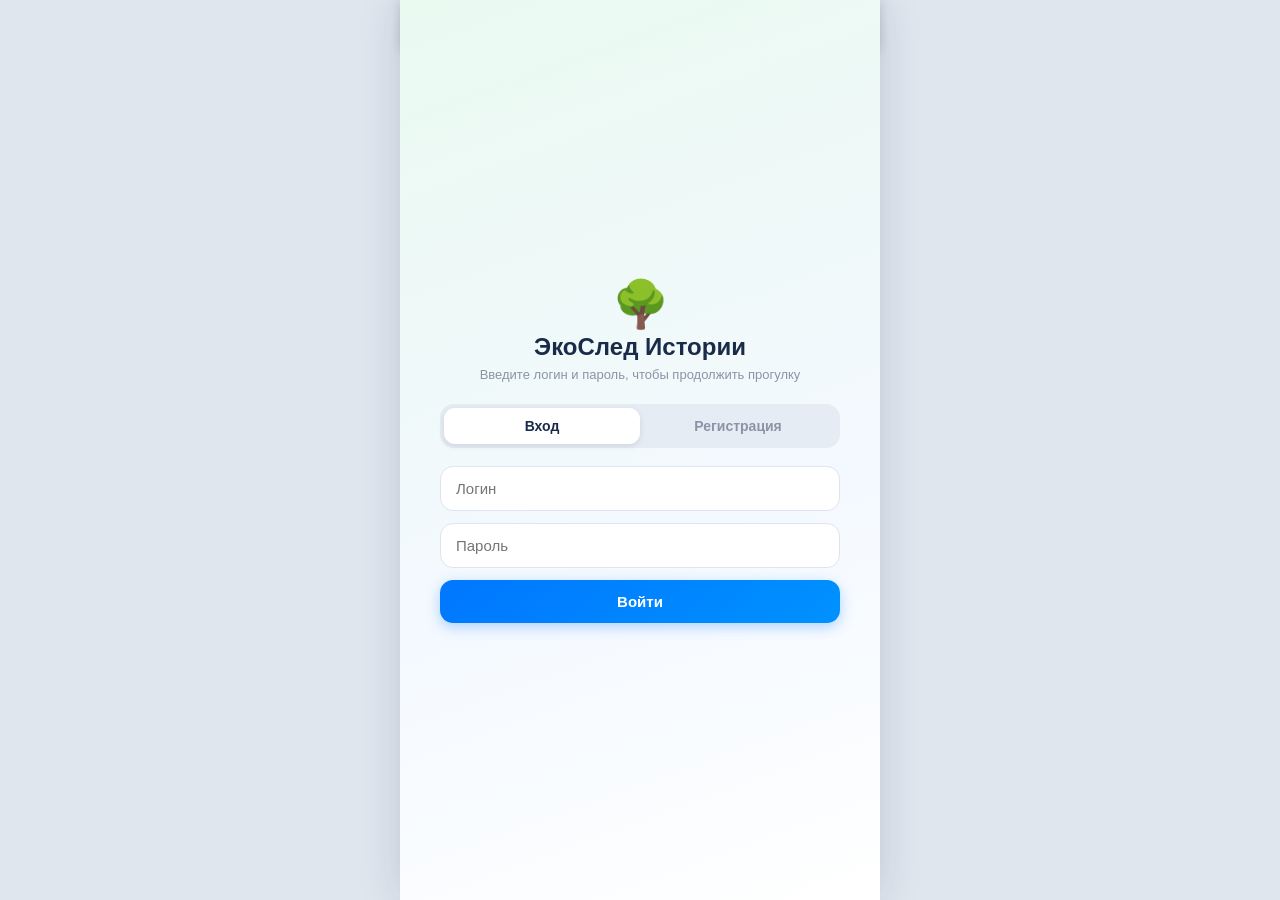
==== commit 3a24c34f: "Update index.html" ====
--- a/index.html
+++ b/index.html
@@ -2,14 +2,22 @@
 <html lang="ru">
 <head>
 <meta charset="UTF-8">
-<meta name="viewport" content="width=device-width, initial-scale=1.0">
+<meta name="viewport" content="width=device-width, initial-scale=1.0, maximum-scale=1.0, user-scalable=no">
 <title>ЭкоСлед Истории</title>
+
+<!-- Яндекс.Карты -->
 <script src="https://api-maps.yandex.ru/2.1/?lang=ru_RU" type="text/javascript"></script>
+
+<!-- 1) Стили -->
 <link rel="stylesheet" href="css/style.css">
+
+<!-- 2) Данные (должны идти раньше логики) -->
 <script src="data/users.js"></script>
 <script src="data/routes.js"></script>
 <script src="data/answers.js"></script>
 <script src="data/prizes.js"></script>
+
+<!-- 3) Логика (строго после данных) -->
 <script src="js/state.js"></script>
 <script src="js/auth.js"></script>
 <script src="js/routes.js"></script>
@@ -26,8 +34,8 @@
   <div id="login-screen" class="overlay">
     <div class="login-box">
       <div class="login-logo">🌳</div>
-      <div class="login-title">ЭкоСлед Истории</div>
-      <div class="login-sub">Прогулки-квесты по паркам Санкт-Петербурга</div>
+      <div class="login-title" id="auth-title">ЭкоСлед Истории</div>
+      <div class="login-sub" id="auth-sub">Введите логин и пароль, чтобы продолжить прогулку</div>
 
       <div id="auth-tabs">
         <button id="lt-login" class="mini-tab active" onclick="showAuthMode('login')">Вход</button>
@@ -48,6 +56,9 @@
       <div class="login-title">Выберите маршрут</div>
       <div class="login-sub">Парк, по которому пойдёте на прогулку-квест</div>
       <div id="route-cards"></div>
+    </div>
+    <div class="overlay-actions">
+      <button class="btn-outline" onclick="logout()">Выйти из аккаунта</button>
     </div>
   </div>
 
@@ -90,6 +101,7 @@
       <div id="shop-list"></div>
     </div>
 
+    <!-- Таб-бар -->
     <div id="tab-bar">
       <button class="tab-btn active" id="tab-map" onclick="switchTab('map')">
         <div class="tab-icon">🗺️</div><div>Карта</div>
--- a/css/style.css
+++ b/css/style.css
@@ -1,93 +1,166 @@
-* { box-sizing: border-box; }
-body, html { margin: 0; padding: 0; width: 100%; height: 100%;
-  font-family: -apple-system, BlinkMacSystemFont, "Roboto", "Segoe UI", sans-serif;
-  background: #f2f4f8; overflow: hidden; }
-
-#app { display: flex; flex-direction: column; height: 100vh; position: relative; }
-
-#header {
-  background: linear-gradient(135deg, #0077ff, #00a86b);
-  color: white; padding: 14px; text-align: center;
-  font-weight: bold; font-size: 17px; letter-spacing: .3px;
-  box-shadow: 0 2px 8px rgba(0,0,0,.12); z-index: 10;
+:root {
+  --blue: #0077ff;
+  --green: #00a86b;
+  --ink: #1a2b4a;
+  --muted: #8a94a6;
+  --bg: #eef2f6;
+  --card: #ffffff;
+  --radius: 18px;
 }
 
-#main-container { flex: 1; width: 100%; position: relative; display: none; overflow: hidden; }
+* { box-sizing: border-box; -webkit-tap-highlight-color: transparent; }
+html, body { margin: 0; padding: 0; width: 100%; height: 100%; overflow: hidden;
+  font-family: -apple-system, BlinkMacSystemFont, "Roboto", "Segoe UI", sans-serif;
+  background: #dfe6ee; }
 
-.screen { width: 100%; height: calc(100vh - 120px); display: none;
-  overflow-y: auto; -webkit-overflow-scrolling: touch; }
+/* Приложение — узкая «труба» по центру, как мобильный экран */
+#app { display: flex; flex-direction: column; height: 100vh; height: 100dvh;
+  max-width: 480px; margin: 0 auto; position: relative;
+  background: var(--bg); box-shadow: 0 0 40px rgba(0,30,80,.15); }
+
+#header { background: linear-gradient(135deg, var(--green), var(--blue));
+  color: #fff; padding: 14px 16px; text-align: center;
+  font-weight: 700; font-size: 17px; letter-spacing: .3px; flex-shrink: 0;
+  box-shadow: 0 2px 10px rgba(0,0,0,.15); z-index: 10; }
+
+/* ===== Оверлеи ===== */
+.overlay { position: absolute; inset: 0; z-index: 900;
+  background: linear-gradient(160deg, #eafaf1 0%, #f4f9ff 60%, #ffffff 100%);
+  display: flex; flex-direction: column; justify-content: center;
+  padding: 24px; overflow-y: auto; }
+.overlay.hidden { display: none; }
+
+.login-box, .route-picker { max-width: 400px; margin: 0 auto; width: 100%; }
+.login-logo { text-align: center; font-size: 46px; margin-bottom: 2px; }
+.login-title { font-size: 24px; font-weight: 800; margin-bottom: 6px;
+  text-align: center; color: var(--ink); }
+.login-sub { font-size: 13px; color: var(--muted); text-align: center; margin-bottom: 22px; }
+
+#auth-tabs { display: flex; background: #e6ecf4; border-radius: 14px;
+  padding: 4px; margin-bottom: 18px; }
+.mini-tab { flex: 1; border: none; background: transparent; padding: 10px;
+  border-radius: 11px; font-size: 14px; font-weight: 600; color: var(--muted);
+  cursor: pointer; transition: all .2s; }
+.mini-tab.active { background: #fff; color: var(--ink);
+  box-shadow: 0 2px 6px rgba(0,0,0,.1); }
+
+.input-field { width: 100%; padding: 13px 15px; border: 1.5px solid #dfe4ee;
+  border-radius: 13px; margin-bottom: 12px; font-size: 15px; outline: none;
+  background: #fff; transition: border-color .2s, box-shadow .2s; }
+.input-field:focus { border-color: var(--blue); box-shadow: 0 0 0 4px rgba(0,119,255,.1); }
+.hidden { display: none; }
+
+.btn { background: linear-gradient(135deg, var(--blue), #0091ff); color: #fff;
+  border: none; padding: 13px 16px; border-radius: 13px; font-weight: 700;
+  cursor: pointer; width: 100%; font-size: 15px;
+  box-shadow: 0 4px 14px rgba(0,119,255,.3);
+  transition: transform .1s, opacity .2s, box-shadow .2s; }
+.btn:hover { opacity: .94; }
+.btn:active { transform: scale(.98); box-shadow: 0 2px 6px rgba(0,119,255,.25); }
+.btn:disabled { opacity: .6; cursor: default; }
+.btn-reg { background: linear-gradient(135deg, var(--green), #00c98a);
+  box-shadow: 0 4px 14px rgba(0,168,107,.3); }
+
+/* ===== Карточки маршрутов ===== */
+.route-card { position: relative; border-radius: 22px; padding: 22px 20px;
+  margin-bottom: 16px; color: #fff; cursor: pointer; overflow: hidden;
+  box-shadow: 0 10px 26px rgba(0,40,90,.18); transition: transform .15s, box-shadow .15s; }
+.route-card:hover { transform: translateY(-3px); box-shadow: 0 14px 32px rgba(0,40,90,.26); }
+.route-card:active { transform: scale(.98); }
+.route-card::after { content: ""; position: absolute; right: -34px; bottom: -34px;
+  width: 150px; height: 150px; border-radius: 50%;
+  background: rgba(255,255,255,.14); pointer-events: none; }
+.route-card::before { content: ""; position: absolute; right: 40px; bottom: 20px;
+  width: 60px; height: 60px; border-radius: 50%;
+  background: rgba(255,255,255,.1); pointer-events: none; }
+
+.route-icon { width: 54px; height: 54px; border-radius: 17px;
+  background: rgba(255,255,255,.24); display: flex; align-items: center;
+  justify-content: center; font-size: 28px; margin-bottom: 14px; }
+.route-name { font-size: 20px; font-weight: 800; letter-spacing: .2px; }
+.route-area { font-size: 13px; opacity: .9; margin-top: 5px; line-height: 1.45; }
+.route-chips { display: flex; flex-wrap: wrap; gap: 8px; margin-top: 14px; }
+.chip { background: rgba(0,0,0,.18); border-radius: 20px; padding: 5px 11px;
+  font-size: 12px; font-weight: 600; backdrop-filter: blur(4px); }
+.route-progress { position: absolute; top: 20px; right: 20px; font-size: 12px;
+  font-weight: 800; background: rgba(0,0,0,.2); padding: 5px 12px;
+  border-radius: 20px; }
+
+/* ===== Основной интерфейс ===== */
+#main-container { display: none; flex-direction: column; flex: 1; min-height: 0; position: relative; }
+
+.screen { display: none; flex: 1; min-height: 0; overflow-y: auto;
+  -webkit-overflow-scrolling: touch; }
 .screen.active { display: block; }
 .padd-content { padding: 16px; }
-.padd-content h3 { color: #333; margin: 18px 0 10px; }
+.padd-content h3 { color: var(--ink); margin: 18px 0 10px; font-size: 16px; font-weight: 800; }
 
-#map { width: 100%; height: 100%; }
+#screen-map { position: relative; overflow: hidden; }
+#map { width: 100%; height: 100%; position: absolute; inset: 0; }
 
-#login-screen { position: absolute; inset: 0; z-index: 1000;
-  background: linear-gradient(160deg, #eaf3ff 0%, #ffffff 60%);
-  display: flex; flex-direction: column; justify-content: center; padding: 24px; }
-.login-box { max-width: 380px; margin: 0 auto; width: 100%;
-  background: white; border-radius: 20px; padding: 28px 24px;
-  box-shadow: 0 10px 40px rgba(0,60,150,.12); }
-.login-title { font-size: 22px; font-weight: bold; margin-bottom: 6px; text-align: center; color: #1a2b4a; }
-.login-sub { font-size: 13px; color: #8a94a6; text-align: center; margin-bottom: 20px; }
-.input-field { width: 100%; padding: 12px 14px; border: 1px solid #dfe4ee;
-  border-radius: 10px; margin-bottom: 14px; font-size: 15px; outline: none;
-  transition: border-color .2s; }
-.input-field:focus { border-color: #0077ff; }
-.btn { background: linear-gradient(135deg, #0077ff, #0091ff); color: white;
-  border: none; padding: 12px 16px; border-radius: 10px; font-weight: 600;
-  cursor: pointer; width: 100%; font-size: 15px; transition: opacity .2s, transform .1s; }
-.btn:active { transform: scale(.98); }
-.btn:disabled { opacity: .6; cursor: default; }
-.login-hint { margin-top: 16px; font-size: 12px; color: #9aa3b2;
-  background: #f5f8ff; border-radius: 10px; padding: 10px 12px; line-height: 1.5; }
-
-#user-info { position: absolute; top: 12px; left: 12px; background: rgba(255,255,255,.95);
-  padding: 8px 14px; border-radius: 20px; font-size: 12px; color: #445;
-  box-shadow: 0 2px 8px rgba(0,0,0,.12); z-index: 90; }
-#score-board { position: absolute; top: 12px; right: 12px; background: rgba(255,255,255,.95);
-  padding: 8px 14px; border-radius: 20px; font-weight: bold; font-size: 14px; color: #1a2b4a;
-  box-shadow: 0 2px 8px rgba(0,0,0,.12); z-index: 90; }
+#user-info, #score-board { position: absolute; top: 12px; background: rgba(255,255,255,.97);
+  padding: 8px 14px; border-radius: 22px; font-size: 13px; color: var(--ink);
+  box-shadow: 0 2px 12px rgba(0,0,0,.16); z-index: 90; font-weight: 600; }
+#user-info { left: 12px; }
+#score-board { right: 12px; font-weight: 800; color: #b07d00; }
 
 #quest-card { position: absolute; bottom: 16px; left: 14px; right: 14px;
-  background: white; border-radius: 16px; padding: 16px;
-  box-shadow: 0 8px 30px rgba(0,0,0,.22); z-index: 100; display: none;
-  max-height: 70%; overflow-y: auto; }
+  background: var(--card); border-radius: var(--radius); padding: 18px;
+  box-shadow: 0 12px 36px rgba(0,0,0,.26); z-index: 100; display: none;
+  max-height: 68%; overflow-y: auto; }
 .badge { display: inline-block; background: #e1f5fe; color: #0288d1;
-  padding: 4px 10px; border-radius: 6px; font-size: 12px; font-weight: 600; margin-bottom: 8px; }
-.card-title { font-size: 18px; font-weight: bold; margin-bottom: 8px; color: #1a2b4a; }
+  padding: 4px 11px; border-radius: 20px; font-size: 12px; font-weight: 700; margin-bottom: 10px; }
+.card-title { font-size: 18px; font-weight: 800; margin-bottom: 8px; color: var(--ink); }
 .card-text { font-size: 14px; color: #5a6474; margin-bottom: 10px; line-height: 1.5; }
-.card-fact { background: #f4f9f4; border-left: 3px solid #00a86b; padding: 8px 10px; border-radius: 6px; }
+.card-fact { background: #f2faf5; border-left: 3px solid var(--green);
+  padding: 9px 11px; border-radius: 10px; }
 
-.list-item { background: white; border-radius: 14px; padding: 16px; margin-bottom: 12px;
-  box-shadow: 0 2px 10px rgba(20,40,90,.06); position: relative; }
-.list-title { font-size: 16px; font-weight: bold; color: #1a2b4a; margin-bottom: 6px; }
-.list-desc { font-size: 13px; color: #7a8494; line-height: 1.45; }
-.shop-price { color: #0077ff; font-weight: bold; margin-top: 8px; display: block; }
+#route-banner { display: flex; justify-content: space-between; align-items: center;
+  background: var(--card); border-radius: 13px; padding: 11px 14px;
+  box-shadow: 0 2px 10px rgba(20,40,90,.07); font-size: 13px; color: var(--ink);
+  margin-bottom: 4px; }
+.link-btn { border: none; background: none; color: var(--blue);
+  font-weight: 700; cursor: pointer; font-size: 13px; padding: 0; }
 
-#tab-bar { height: 60px; background: white; border-top: 1px solid #e8ebf2;
-  display: flex; z-index: 10; }
+.list-item { background: var(--card); border-radius: 15px; padding: 16px;
+  margin-bottom: 12px; box-shadow: 0 2px 10px rgba(20,40,90,.06); position: relative; }
+.list-title { font-size: 16px; font-weight: 700; color: var(--ink); margin-bottom: 6px; }
+.list-desc { font-size: 13px; color: #7a8494; line-height: 1.5; }
+.shop-price { color: var(--blue); font-weight: 800; margin-top: 8px; display: block; }
+
+/* ===== Таб-бар ===== */
+#tab-bar { height: 62px; background: #fff; border-top: 1px solid #e8ebf2;
+  display: flex; z-index: 10; flex-shrink: 0; }
 .tab-btn { flex: 1; border: none; background: none; display: flex; flex-direction: column;
   align-items: center; justify-content: center; font-size: 12px; color: #98a0ae;
-  cursor: pointer; font-weight: 500; gap: 3px; }
-.tab-btn.active { color: #0077ff; }
-.tab-icon { font-size: 20px; line-height: 1; }
+  cursor: pointer; font-weight: 600; gap: 3px; transition: color .2s; }
+.tab-btn.active { color: var(--green); }
+.tab-icon { font-size: 21px; line-height: 1; }
 
-.scanner-view { width: 100%; height: 150px; background: #10141c; border-radius: 14px;
-  margin-bottom: 20px; position: relative; display: flex; justify-content: center;
-  align-items: center; color: #8fa0b8; overflow: hidden; }
+/* ===== Сканер ===== */
+.scanner-view { width: 100%; height: 160px; background: linear-gradient(160deg, #171c26, #0b0e14);
+  border-radius: 16px; margin-bottom: 20px; position: relative; display: flex;
+  justify-content: center; align-items: center; color: #8fa0b8; overflow: hidden;
+  box-shadow: inset 0 0 0 1px rgba(255,255,255,.06); }
+.scanner-view::before, .scanner-view::after { content: ""; position: absolute;
+  width: 40px; height: 40px; border: 3px solid rgba(255,255,255,.35); }
+.scanner-view::before { top: 14px; left: 14px; border-right: none; border-bottom: none;
+  border-radius: 8px 0 0 0; }
+.scanner-view::after { bottom: 14px; right: 14px; border-left: none; border-top: none;
+  border-radius: 0 0 8px 0; }
 .scanner-line { position: absolute; width: 100%; height: 2px; background: #ff3366;
-  top: 0; left: 0; animation: scan 2s linear infinite; box-shadow: 0 0 8px #ff3366; }
-@keyframes scan { 0% { top: 0; } 50% { top: 100%; } 100% { top: 0; } }
+  top: 0; left: 0; animation: scan 2s linear infinite; box-shadow: 0 0 10px #ff3366; }
+@keyframes scan { 0% { top: 8%; } 50% { top: 92%; } 100% { top: 8%; } }
 
 .step-locked { opacity: .55; }
 .step-badge { position: absolute; top: 14px; right: 14px; font-size: 11px;
-  font-weight: bold; padding: 3px 8px; border-radius: 6px; color: white; }
-.list-item .btn { width: auto; margin-top: 10px; }
+  font-weight: 700; padding: 4px 9px; border-radius: 8px; color: #fff; }
+.list-item .btn { width: auto; margin-top: 10px; padding: 10px 18px; }
 
+/* ===== Уведомления ===== */
 #toast { position: fixed; bottom: 84px; left: 50%; transform: translateX(-50%) translateY(20px);
-  background: #22304a; color: white; padding: 12px 18px; border-radius: 12px;
+  background: #22304a; color: #fff; padding: 13px 19px; border-radius: 14px;
   font-size: 14px; opacity: 0; pointer-events: none; transition: all .3s; z-index: 2000;
-  max-width: 85%; text-align: center; box-shadow: 0 6px 20px rgba(0,0,0,.3); }
+  max-width: 85%; text-align: center; box-shadow: 0 8px 24px rgba(0,0,0,.35); }
 #toast.show { opacity: 1; transform: translateX(-50%) translateY(0); }
-#toast.success { background: #00a86b; }
+#toast.success { background: var(--green); }
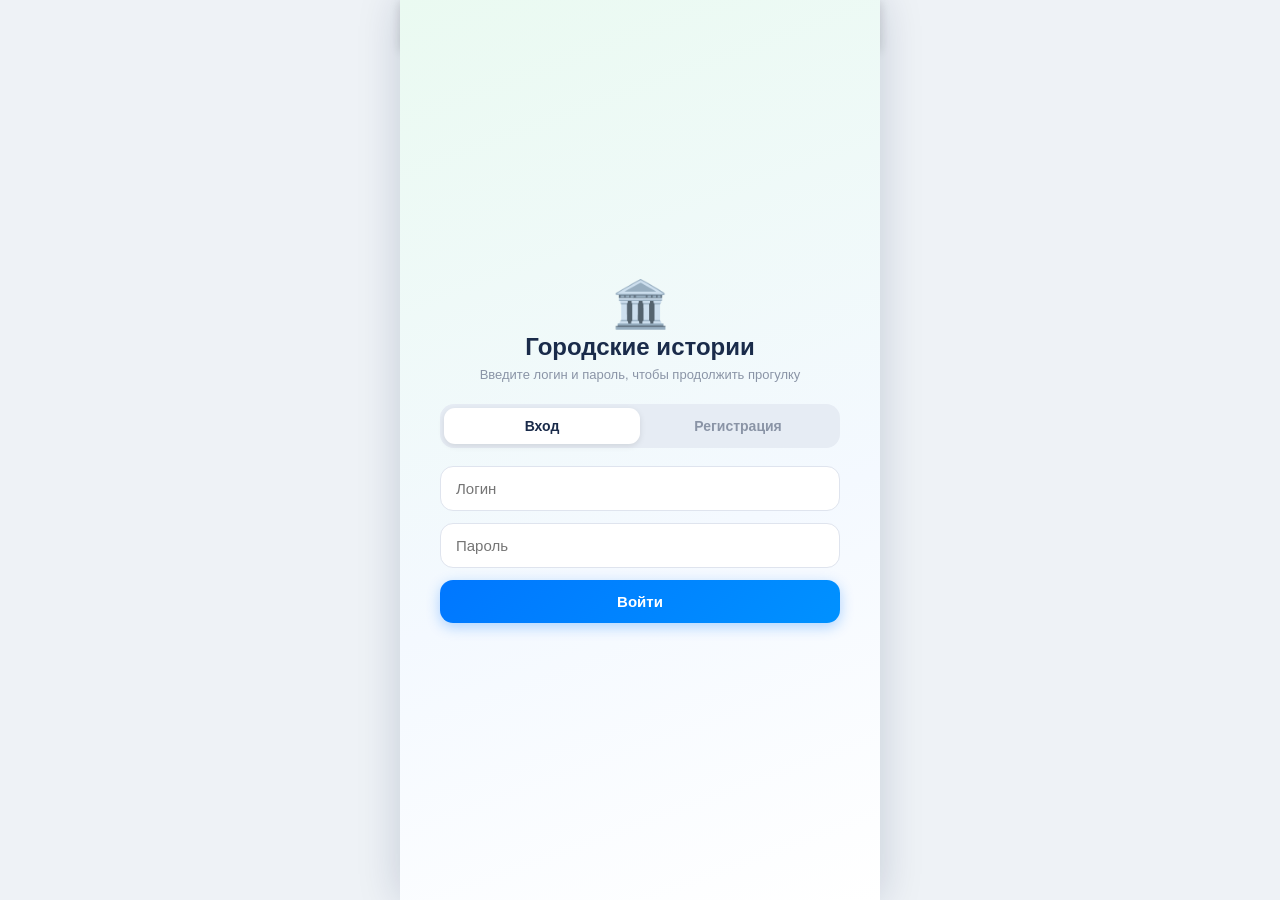
==== commit 0917ec50: "Update index.html" ====
--- a/index.html
+++ b/index.html
@@ -3,7 +3,7 @@
 <head>
 <meta charset="UTF-8">
 <meta name="viewport" content="width=device-width, initial-scale=1.0, maximum-scale=1.0, user-scalable=no">
-<title>ЭкоСлед Истории</title>
+<title>Городские истории</title>
 
 <!-- Яндекс.Карты -->
 <script src="https://api-maps.yandex.ru/2.1/?lang=ru_RU" type="text/javascript"></script>
@@ -28,13 +28,13 @@
 </head>
 <body>
 <div id="app">
-  <div id="header"><span id="header-title">🌳 ЭкоСлед Истории</span></div>
+  <div id="header"><span id="header-title">🏛️ Городские истории</span></div>
 
   <!-- ЭКРАН ВХОДА / РЕГИСТРАЦИИ -->
   <div id="login-screen" class="overlay">
     <div class="login-box">
-      <div class="login-logo">🌳</div>
-      <div class="login-title" id="auth-title">ЭкоСлед Истории</div>
+      <div class="login-logo">🏛️</div>
+      <div class="login-title" id="auth-title">Городские истории</div>
       <div class="login-sub" id="auth-sub">Введите логин и пароль, чтобы продолжить прогулку</div>
 
       <div id="auth-tabs">
@@ -97,6 +97,10 @@
 
     <!-- ВКЛАДКА 3: МАГАЗИН -->
     <div id="screen-shop" class="screen padd-content">
+      <div id="shop-balance">
+        <span>Ваш баланс</span>
+        <b>⭐ <span id="shop-score-val">0</span> баллов</b>
+      </div>
       <h3>🎁 Магазин поощрений</h3>
       <div id="shop-list"></div>
     </div>
--- a/css/style.css
+++ b/css/style.css
@@ -11,26 +11,33 @@
 * { box-sizing: border-box; -webkit-tap-highlight-color: transparent; }
 html, body { margin: 0; padding: 0; width: 100%; height: 100%; overflow: hidden;
   font-family: -apple-system, BlinkMacSystemFont, "Roboto", "Segoe UI", sans-serif;
-  background: #dfe6ee; }
+  background: var(--bg); }
 
-/* Приложение — узкая «труба» по центру, как мобильный экран */
+/* Приложение на телефоне — во всю ширину, без серых полос */
 #app { display: flex; flex-direction: column; height: 100vh; height: 100dvh;
-  max-width: 480px; margin: 0 auto; position: relative;
-  background: var(--bg); box-shadow: 0 0 40px rgba(0,30,80,.15); }
+  width: 100%; position: relative; background: var(--bg); }
+
+/* «Труба» по центру — только на широких экранах (планшет, десктоп) */
+@media (min-width: 520px) {
+  #app { max-width: 480px; margin: 0 auto;
+    box-shadow: 0 0 40px rgba(0,30,80,.18); }
+}
 
 #header { background: linear-gradient(135deg, var(--green), var(--blue));
   color: #fff; padding: 14px 16px; text-align: center;
   font-weight: 700; font-size: 17px; letter-spacing: .3px; flex-shrink: 0;
   box-shadow: 0 2px 10px rgba(0,0,0,.15); z-index: 10; }
 
-/* ===== Оверлеи ===== */
+/* ===== Оверлеи (вход, регистрация, выбор маршрута) ===== */
 .overlay { position: absolute; inset: 0; z-index: 900;
   background: linear-gradient(160deg, #eafaf1 0%, #f4f9ff 60%, #ffffff 100%);
-  display: flex; flex-direction: column; justify-content: center;
-  padding: 24px; overflow-y: auto; }
+  display: flex; flex-direction: column;
+  padding: 24px; overflow-y: auto; -webkit-overflow-scrolling: touch; }
 .overlay.hidden { display: none; }
 
-.login-box, .route-picker { max-width: 400px; margin: 0 auto; width: 100%; }
+/* Центрирование через margin: auto — корректно работает со скроллом:
+   экран всегда открывается сверху, а не с низа */
+.login-box, .route-picker { max-width: 400px; width: 100%; margin: auto; }
 .login-logo { text-align: center; font-size: 46px; margin-bottom: 2px; }
 .login-title { font-size: 24px; font-weight: 800; margin-bottom: 6px;
   text-align: center; color: var(--ink); }
@@ -60,6 +67,13 @@
 .btn:disabled { opacity: .6; cursor: default; }
 .btn-reg { background: linear-gradient(135deg, var(--green), #00c98a);
   box-shadow: 0 4px 14px rgba(0,168,107,.3); }
+
+/* Кнопка выхода на экране выбора маршрута */
+.overlay-actions { max-width: 400px; width: 100%; margin: 18px auto auto; }
+.btn-outline { width: 100%; background: transparent; border: 1.5px solid #cdd6e2;
+  color: #5a6474; padding: 12px; border-radius: 13px; font-weight: 600;
+  font-size: 14px; cursor: pointer; }
+.btn-outline:active { background: #eef2f7; }
 
 /* ===== Карточки маршрутов ===== */
 .route-card { position: relative; border-radius: 22px; padding: 22px 20px;
@@ -115,6 +129,7 @@
 .card-fact { background: #f2faf5; border-left: 3px solid var(--green);
   padding: 9px 11px; border-radius: 10px; }
 
+/* Плашка маршрута над списком */
 #route-banner { display: flex; justify-content: space-between; align-items: center;
   background: var(--card); border-radius: 13px; padding: 11px 14px;
   box-shadow: 0 2px 10px rgba(20,40,90,.07); font-size: 13px; color: var(--ink);
@@ -122,6 +137,7 @@
 .link-btn { border: none; background: none; color: var(--blue);
   font-weight: 700; cursor: pointer; font-size: 13px; padding: 0; }
 
+/* Списки (маршрут, магазин) */
 .list-item { background: var(--card); border-radius: 15px; padding: 16px;
   margin-bottom: 12px; box-shadow: 0 2px 10px rgba(20,40,90,.06); position: relative; }
 .list-title { font-size: 16px; font-weight: 700; color: var(--ink); margin-bottom: 6px; }
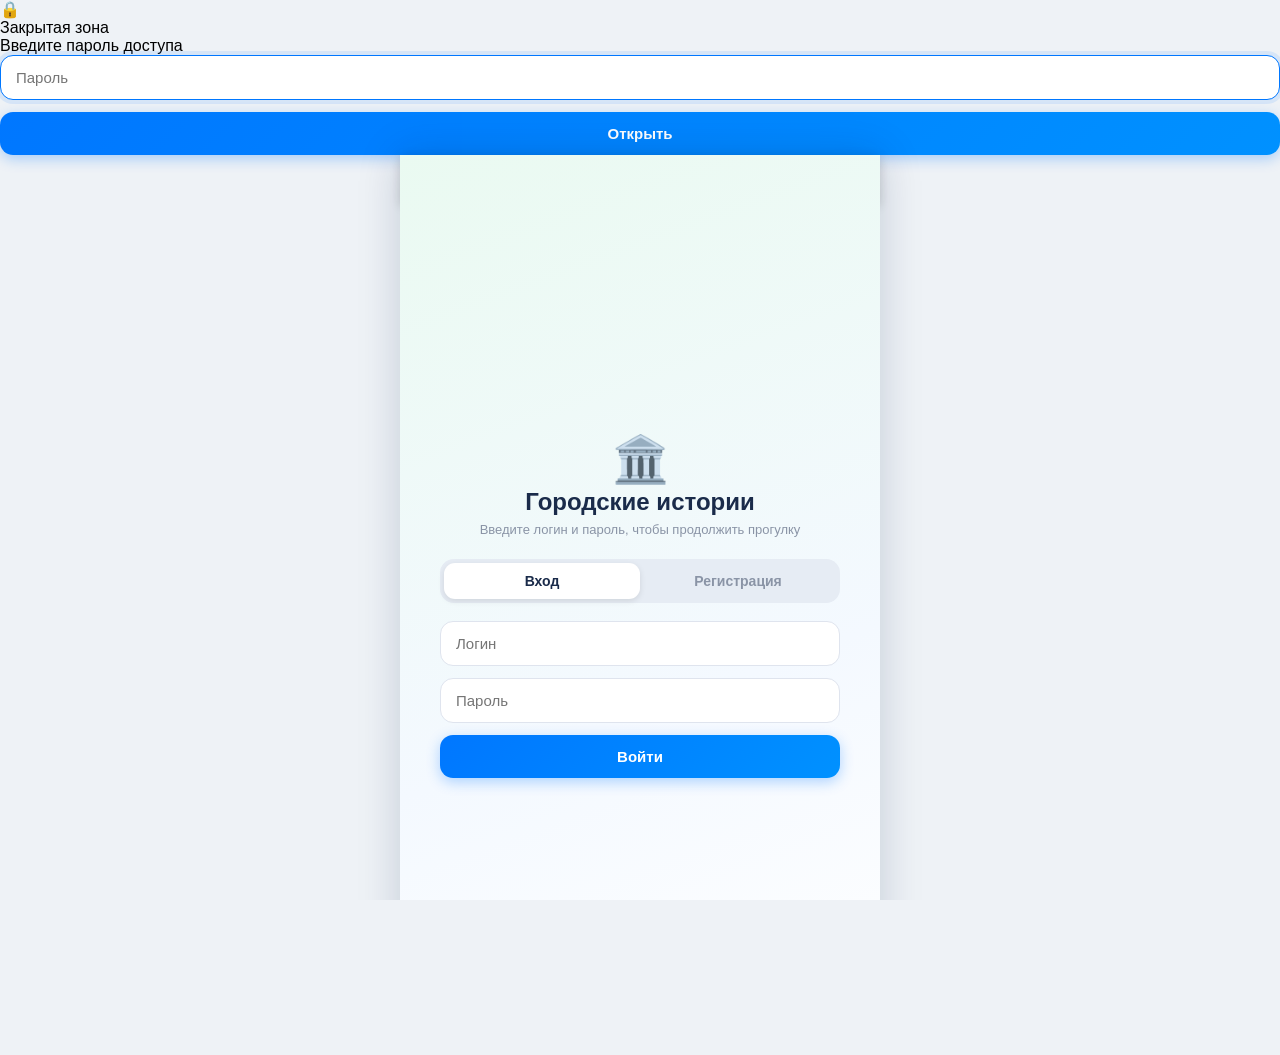
==== commit 4e26c50e: "Update index.html" ====
--- a/index.html
+++ b/index.html
@@ -8,29 +8,28 @@
 <!-- Яндекс.Карты -->
 <script src="https://api-maps.yandex.ru/2.1/?lang=ru_RU" type="text/javascript"></script>
 
-<!-- 1) Стили -->
-<link rel="stylesheet" href="css/style.css">
+<!-- 1) Стили (v — версия для сброса кэша) -->
+<link rel="stylesheet" href="css/style.css?v=6">
 
-<!-- 2) Данные (должны идти раньше логики) -->
-<script src="data/users.js"></script>
-<script src="data/routes.js"></script>
-<script src="data/answers.js"></script>
-<script src="data/prizes.js"></script>
+<!-- 2) Данные -->
+<script src="data/users.js?v=6"></script>
+<script src="data/routes.js?v=6"></script>
+<script src="data/answers.js?v=6"></script>
+<script src="data/prizes.js?v=6"></script>
 
-<!-- 3) Логика (строго после данных) -->
-<script src="js/state.js"></script>
-<script src="js/auth.js"></script>
-<script src="js/routes.js"></script>
-<script src="js/map.js"></script>
-<script src="js/quest.js"></script>
-<script src="js/shop.js"></script>
-<script src="js/main.js"></script>
+<!-- 3) Логика -->
+<script src="js/state.js?v=6"></script>
+<script src="js/auth.js?v=6"></script>
+<script src="js/routes.js?v=6"></script>
+<script src="js/map.js?v=6"></script>
+<script src="js/quest.js?v=6"></script>
+<script src="js/shop.js?v=6"></script>
+<script src="js/main.js?v=6"></script>
 </head>
 <body>
 <div id="app">
   <div id="header"><span id="header-title">🏛️ Городские истории</span></div>
 
-  <!-- ЭКРАН ВХОДА / РЕГИСТРАЦИИ -->
   <div id="login-screen" class="overlay">
     <div class="login-box">
       <div class="login-logo">🏛️</div>
@@ -50,7 +49,6 @@
     </div>
   </div>
 
-  <!-- ЭКРАН ВЫБОРА МАРШРУТА -->
   <div id="route-select" class="overlay hidden">
     <div class="route-picker">
       <div class="login-title">Выберите маршрут</div>
@@ -62,10 +60,8 @@
     </div>
   </div>
 
-  <!-- ОСНОВНОЙ ИНТЕРФЕЙС -->
   <div id="main-container">
 
-    <!-- ВКЛАДКА 1: КАРТА -->
     <div id="screen-map" class="screen active">
       <div id="user-info">👤 <span id="user-name-val">…</span></div>
       <div id="score-board">⭐ <span id="score-val">0</span></div>
@@ -80,7 +76,6 @@
       </div>
     </div>
 
-    <!-- ВКЛАДКА 2: СКАНЕР И МАРШРУТ -->
     <div id="screen-quests" class="screen padd-content">
       <div id="route-banner">
         <span>Маршрут: <b id="rb-name"></b></span>
@@ -95,7 +90,6 @@
       <div id="route-list"></div>
     </div>
 
-    <!-- ВКЛАДКА 3: МАГАЗИН -->
     <div id="screen-shop" class="screen padd-content">
       <div id="shop-balance">
         <span>Ваш баланс</span>
@@ -105,7 +99,6 @@
       <div id="shop-list"></div>
     </div>
 
-    <!-- Таб-бар -->
     <div id="tab-bar">
       <button class="tab-btn active" id="tab-map" onclick="switchTab('map')">
         <div class="tab-icon">🗺️</div><div>Карта</div>
@@ -120,5 +113,7 @@
   </div>
 </div>
 <div id="toast"></div>
+<script src="js/lock.js?v=8"></script>
 </body>
+
 </html>
--- a/css/style.css
+++ b/css/style.css
@@ -110,7 +110,8 @@
 .padd-content h3 { color: var(--ink); margin: 18px 0 10px; font-size: 16px; font-weight: 800; }
 
 #screen-map { position: relative; overflow: hidden; }
-#map { width: 100%; height: 100%; position: absolute; inset: 0; }
+#map { width: 100%; height: 100%; position: absolute; inset: 0;
+  background: #a5d4e4; }
 
 #user-info, #score-board { position: absolute; top: 12px; background: rgba(255,255,255,.97);
   padding: 8px 14px; border-radius: 22px; font-size: 13px; color: var(--ink);
@@ -180,3 +181,9 @@
   max-width: 85%; text-align: center; box-shadow: 0 8px 24px rgba(0,0,0,.35); }
 #toast.show { opacity: 1; transform: translateX(-50%) translateY(0); }
 #toast.success { background: var(--green); }
+
+#shop-balance { background: linear-gradient(135deg, #fff8e6, #fff3d6);
+  border: 1.5px solid #f5e3b0; border-radius: 14px; padding: 14px 16px;
+  display: flex; justify-content: space-between; align-items: center;
+  margin-bottom: 14px; font-size: 14px; color: #8a7444; }
+#shop-balance b { font-size: 17px; color: #b07d00; }
